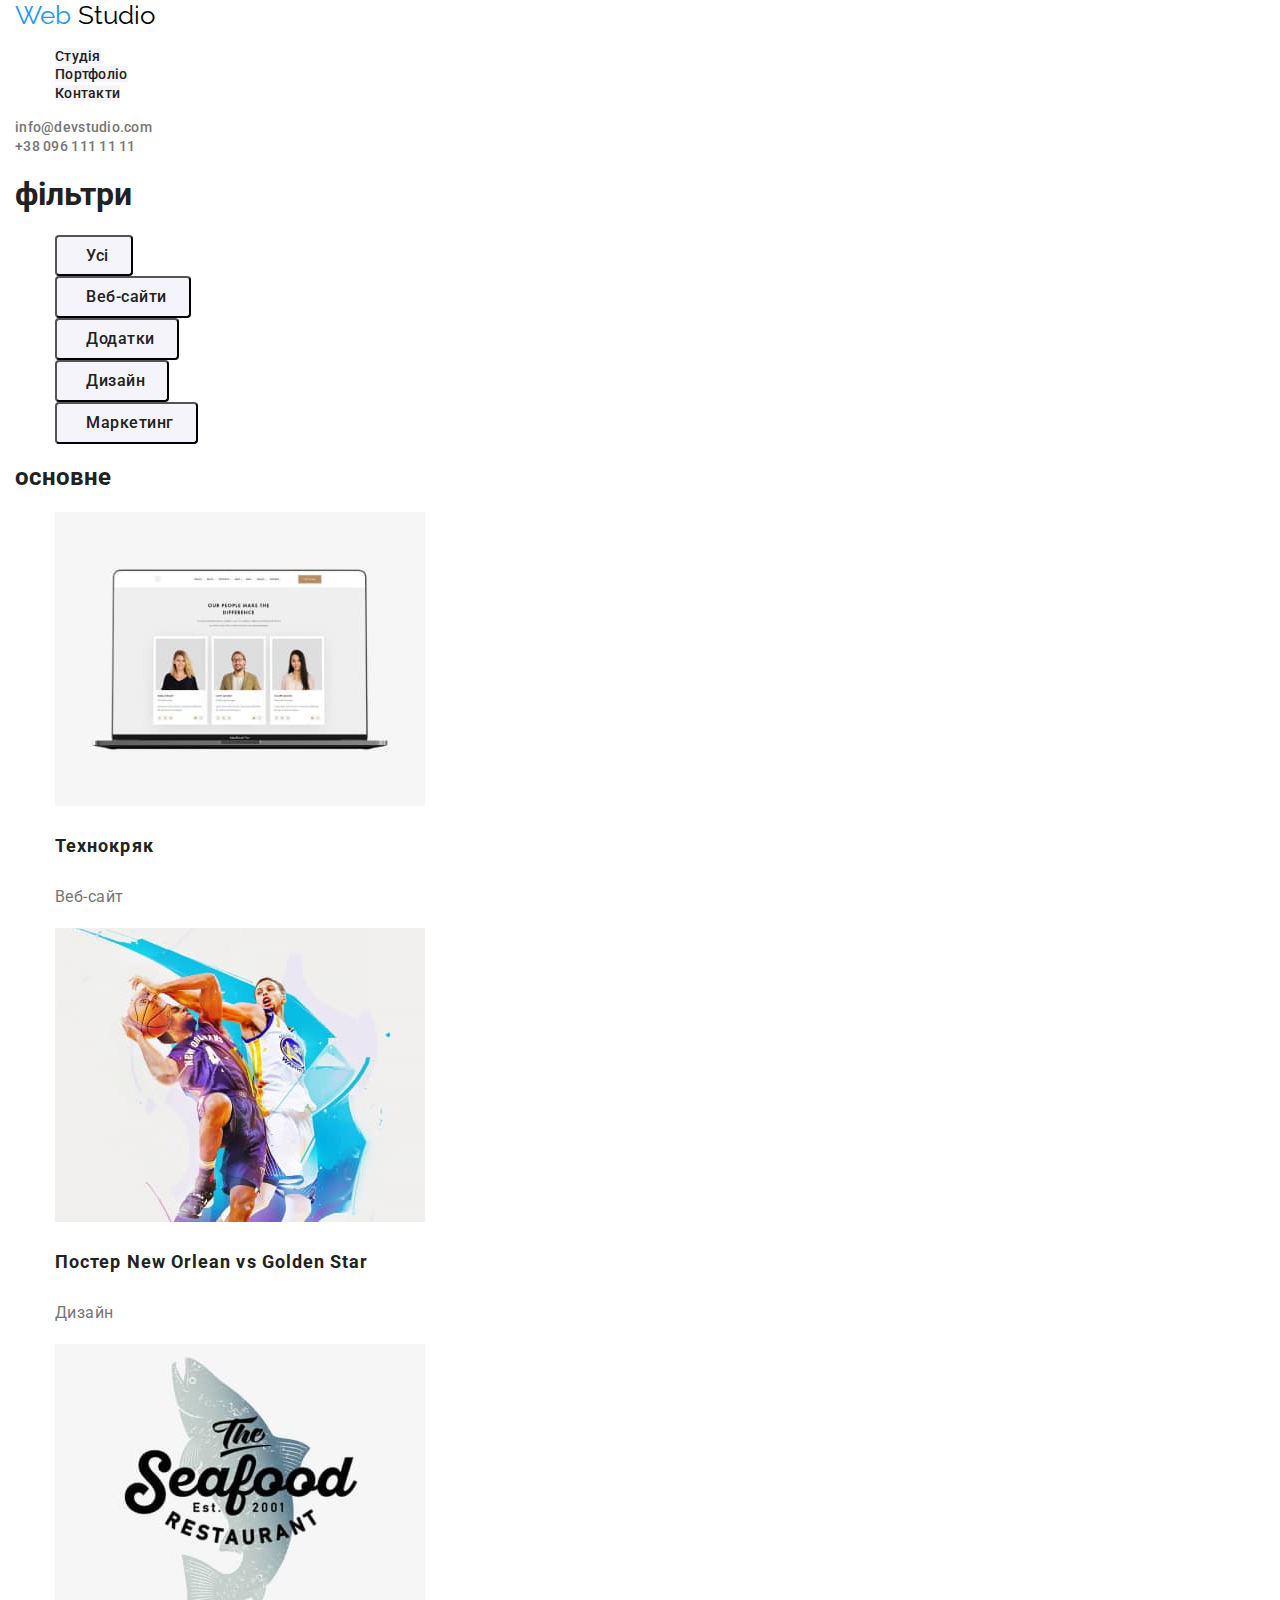
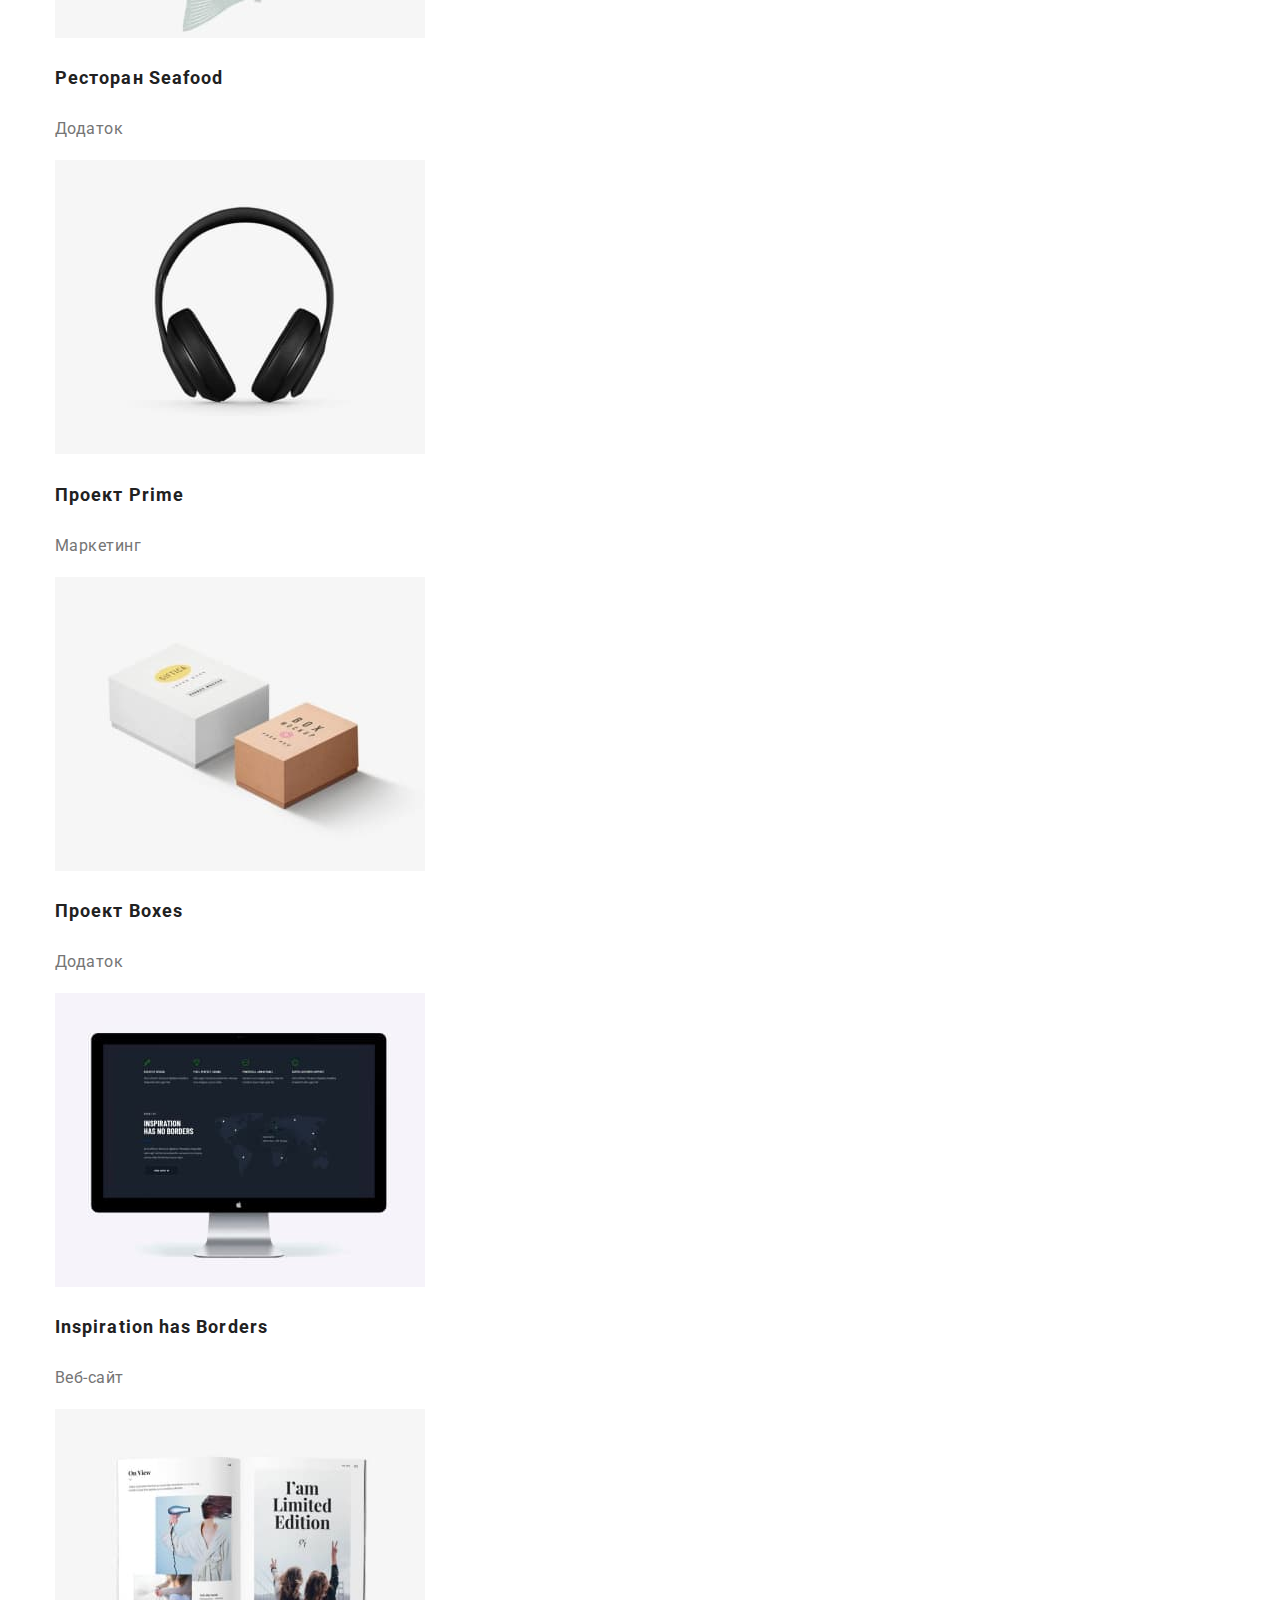
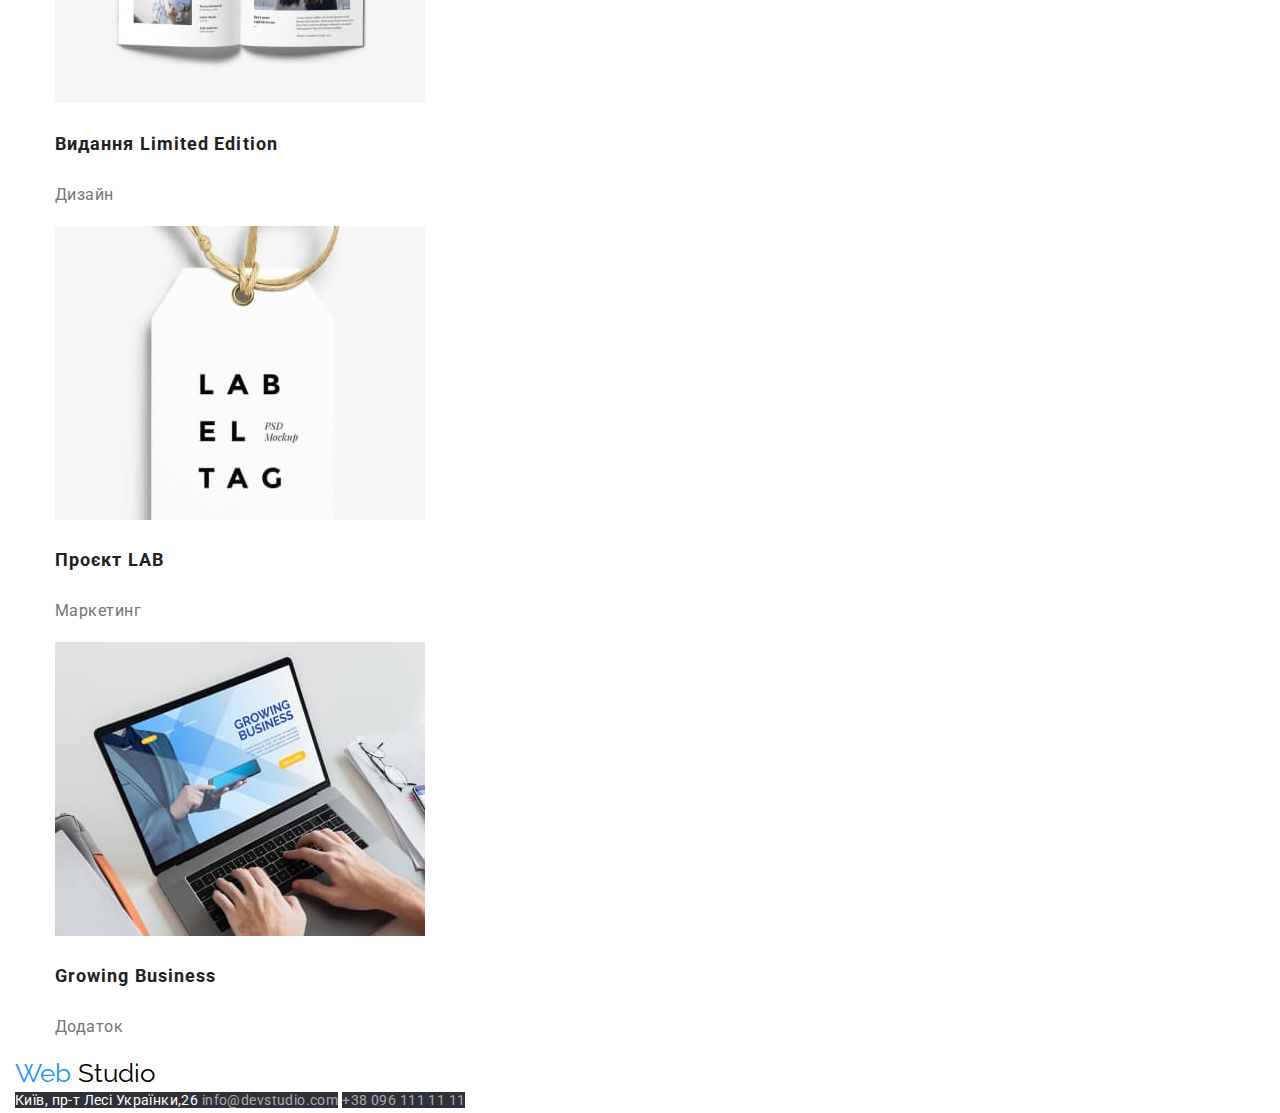
==== portfolio.html @ aa2b613b "updated" ====
<!DOCTYPE html>
<html lang="uk">

<head>
    <meta charset="UTF-8" />
    <meta http-equiv="X-UA-Compatible" content="IE=edge" />
    <meta name="viewport" content="width=device-width, initial-scale=1.0" />
    <title>портфоліо</title>
    <link href="https://fonts.googleapis.com/css2?family=Raleway:wght@700&family=Roboto:wght@400;500;700;900&display=swap" rel="stylesheet">
    <link rel="stylesheet" href=" https://cdnjs.cloudflare.com/ajax/libs/modern-normalize/1.1.0/modern-normalize.min.css">
    <link rel="stylesheet" href="./css/styles.css">
   
</head>

<body>
    <div class="container">
    <header>
        <nav>
            <a href="/" class="logo-web"> Web <span class="logo-studio"> Studio</span></a>
           
            <ul class="navigation">
                <li><a href="./index.html" class="item">Студія</a></li>
                <li><a href="#" class="item">Портфоліо</a></li>
                <li><a href="#" class="item">Контакти</a></li>
            </ul>
        </nav>
    <ul class="adress-header">
        <li><a href="mailto:" class="adress-item"> info@devstudio.com </a></li>
        <li><a href="tel:+380961111111" class="adress-item">+38 096 111 11 11</a></li>
    </ul>
    </header>
    <main>
        <section>
        <h1>фільтри</h1>
            <ul class="list-style"> 
                <li class="filter">
                <button type="button" class="filter-item">Усі</button></li>
                <li class="filter">
                <button type="button" class="filter-item">Веб-сайти</button></li>
                <li class="filter">
                <button type="button" class="filter-item">Додатки</button></li>
                <li class="filter">
                <button type="button" class="filter-item">Дизайн</button>
                </li>
                <li class="filter">
                <button type="button" class="filter-item">Маркетинг</button>
                </li> 
            </ul>
             <h2>основне</h2>
            <ul class="list-style">
                <li  class="info"> <a href="#" class="list">
                    <img src="images/example1.jpg" alt="працівники" width="370" height="294" />
                    <h3 class="info-title">Технокряк</h3>
                    <p class="info-text">Веб-сайт</p>
                    </a>
                </li>
                <li  class="info"> <a href="#" class="list">
                    <img src="images/example2.jpg" alt="баскетболісти" width="370" height="294" />
                    <h3 class="info-title">Постер New Orlean vs Golden Star</h3>
                    <p class="info-text">Дизайн</p>
                    </a>
                </li>
        <li class="info"><a href="#" class="list">
            <img src="images/example3.jpg" alt="риба" width="370" height="294" />
            <h3 class="info-title">Ресторан Seafood</h3>
            <p class="info-text">Додаток</p>
            </a>
        </li>
        <li class="info"><a href="#" class="list">
            <img src="images/example4.jpg" alt="наушники" width="370" height="294" />
            <h3 class="info-title"> Проект Prime </h3>
            <p class="info-text"> Маркетинг</p>
            </a>
        </li>
        <li class="info"><a href="#" class="list">
            <img src="images/example5.jpg" alt="коробки" width="370" height="294" />
            <h3 class="info-title">Проект Boxes</h3>
                <p class="info-text"> Додаток</p>
                </a>
        </li>
        <li class="info"><a href="#" class="list">
            <img src="images/example6.jpg" alt="монітор" width="370" height="294" />
            <h3 class="info-title">Inspiration has Borders</h3>
                <p class="info-text">Веб-сайт</p>
                </a>
        </li>
        <li class="info"><a href="#" class="list">
            <img src="images/example7.jpg" alt="відкрита книга" width="370" height="294" />
            <h3 class="info-title">Видання Limited Edition</h3>
            <p class="info-text">Дизайн</p>
            </a>
        </li>
        <li class="info"><a href="#" class="list">
            <img src="images/example8.jpg" alt="лейб" width="370" height="294" />
            <h3 class="info-title">Проєкт LAB</h3>
            <p class="info-text">Маркетинг</p>
            </a>
        </li>
        <li class="info"><a href="#" class="list">
            <img src="images/example9.jpg" alt="ноутбук" width="370" height="294" />
            <h3 class="info-title">Growing Business</h3>
            <p class="info-text">Додаток</p>
            </a>
        </li>
        </ul>
        </section>
    </main>
    </div>

<footer>
    <div class="container">
        <a href="/" class="logo-web"> Web <span class="logo-studio"> Studio</span></a>
        <address>
            <a class="item-adress" href="#">Київ, пр-т Лесі Українки,26 </a>
            <a class="item-mail" href="mailto:">info@devstudio.com</a>
            <a class="item-tel" href="tel:+380961111111">+38 096 111 11 11</a>
    </div>
    </address>
</footer>
   
</body>
</html>
---- css/styles.css ----
html {
    box-sizing:border-box
}
*,
*::before,
*::after{
    box-sizing:inherit
}


:root { --brand-color: #2196F3; 
    --main-color: #212121;
    --wite-color: #FFFFFF;
}

.container {
    width: 1200;
    padding-left: 15px;
    padding-right: 15px;
    margin: 0;
}
.logo-web {
    color:var(--brand-color);
    font-family: "Raleway";
    font-size: 26px;
    line-height: 1.19;
    text-decoration: none;
    list-style: none;
}
.logo-studio {
    color: #000000;
    font-family: "Raleway"; 
    font-size: 26px;
    line-height: 1.19;
    text-decoration: none;
    list-style: none;
}
.navigation {
    text-decoration: none;
    list-style: none;
}
.navigation .item {
    color:var(--main-color);
    font-style: normal;
    font-weight: 500;
    font-size: 14px;
    line-height: 1.14;
    letter-spacing: 0.02em;    
}
.navigation .item:hover {
    color: var(--wite-color); 
    background-color: var(--brand-color);
 }
.navigation .item:focus {
    color: var(--wite-color);
    background-color: var(--brand-color); 
}
.adress-header{
    text-decoration: none;
    list-style: none;
    margin: 0;
    padding: 0;
}

.adress-header .adress-item {
    color: #757575;
    font-family: "Roboto";
    font-style: normal;
    font-size: 14px;
    line-height: 1.14;
    letter-spacing: 0.02em;
    font-weight: 500;
    text-decoration: none;
    list-style: none;
}

.adress-header .adress-item:hover {
    color: var(--brand-color);
}
.adress-header .adress-item:focus {
    color: var(--brand-color);
}
body {
    color: var(--main-color);
    font-family: "Roboto";
    sans-serif;
    margin: 0;
}

.slogan {
    color: var(--wite-color);
    background-color:
    #2F303A; 
    font-size: 44px;
    line-height: 1.36;
    text-align: center;
    letter-spacing: 0.06em;
    text-transform: uppercase;
    margin-top: 0;
    margin-bottom: 30px;
}
.main-button {
    color: var(--wite-color);
    background-color: var(--brand-color);
    cursor: pointer;
    font-size: 16px;
    font-weight: 700;
    line-height: 1.87;
    display: flex;
    align-items: center;
    text-align: center;
    letter-spacing: 0.06em;
    border-radius: 4px;
    padding-top: 10px;
    padding-right: 32px;
    padding-bottom: 10px;
    padding-left: 32pt;
    text-align: center;
}
.main-button:hover {
    color: var(--brand-color);
    background-color: var(--wite-color);
}
.main-button:focus {
    color: var(--brand-color);
    background-color: var(--wite-color);
}
.preferens {
    margin-top: 107px;
    margin-block-end: 0;
    margin-block-start: 0;
}
.list-style {
    list-style: none;  
}

.list {
    text-decoration: none;
}
.caption {
    color: var(--main-color);
    font-size: 14px;
    line-height: 1.14;
    letter-spacing: 0.03em;
    text-transform: uppercase;
    text-decoration: none;
    list-style: none;
}
.text {
    color: #757575;
    font-size: 14px;
    line-height: 1.71;
    letter-spacing: 0.03em;
    text-decoration: none;
    list-style: none;
}
.example {
    margin-top: 118px;
    margin-block-end: 0;
    margin-block-start: 0;
}
.subtitle {
    color: var(--main-color);
    font-size: 36px;
    line-height: 1.16;
    text-align: center;
    letter-spacing: 0.03em;
    text-decoration: none;
    list-style: none;
}
.submite-text {
    color:var(--main-color);
    font-size: 36px;
    line-height: 1.16;
    text-align: center;
    letter-spacing: 0.03em;
    text-decoration: none;
    list-style: none;
}
.team {
margin-top:94px;
margin-block-end: 0;
margin-block-start: 0;

}
 .headline {
    color: var(--main-color);
    font-size: 16px;
    font-weight: 500;
    line-height: 1.18;
    letter-spacing: 0.03em;
    text-decoration: none;
    list-style: none;
}
 .headline-text {
    color: #757575; 
    font-size: 16px;
    font-weight: 400;
    line-height: 1.18;
    letter-spacing: 0.03em;
    
}

button {
    font-family: inherit;
}

.item {
    color: var(--main-color);
    background-color: #F5F4FA;
    cursor: pointer;
    font-size: 16px;
    line-height: 1.62;
    letter-spacing: 0.03em;
    text-decoration: none;
    list-style: none;
}

.item:hover {
    color: var(--wite-color);
    background-color: var(--brand-color);
}

.item:focus {
    color:var(--wite-color);
    background-color: var(--brand-color);
}
.filter .filter-item { 
    color: var(--main-color);
    background-color: 
    #F5F4FA; 
    cursor: pointer;
    font-size: 16px;
    font-weight: 500;
    line-height: 1.62;
    text-align: center;
    letter-spacing: 0.03em;
    border-radius: 4px;
    padding-top: 6px;
    padding-right: 22px;
    padding-bottom: 6px;
    padding-left: 22pt;
    text-align: center;
   
}

.filter .filter-item:hover {
    color: var(--wite-color);
     background-color: var(--brand-color);
}
.filter .filter-item:focus {
    color: var(--wite-color);
    background-color: var(--brand-color);
}
.info .info-title {
    color: var(--main-color);
    font-size: 18px;
    line-height: 2;
    letter-spacing: 0.06em;
    text-decoration: none;
    list-style: none;
}
.info .info-text {
    color: #757575;
    font-size: 16px;
    line-height: 1.87;
    letter-spacing: 0.03em;
}
    
.footer {
    margin: 0;
}
.item-adress {
    color: var(--wite-color);
    background: #2F303A;
    font-style: normal;
    
    font-size: 14px;
    line-height: 1.71;
    letter-spacing: 0.03em;
    text-decoration: none;
    list-style: none;
}
.item-mail {
    color: rgba(255, 255, 255, 0.6);
    background: #2F303A;
    font-style: normal;
    font-size: 14px;
    line-height: 1.71;
    letter-spacing: 0.03em;
    text-decoration: none;
    list-style: none;
}
    
.item-tel {
    color: rgba(255, 255, 255, 0.6);
    background: #2F303A;
    font-style: normal;
    font-size: 14px;
    line-height: 1.71;
    letter-spacing: 0.03em;
    text-decoration: none;
    list-style: none;
}
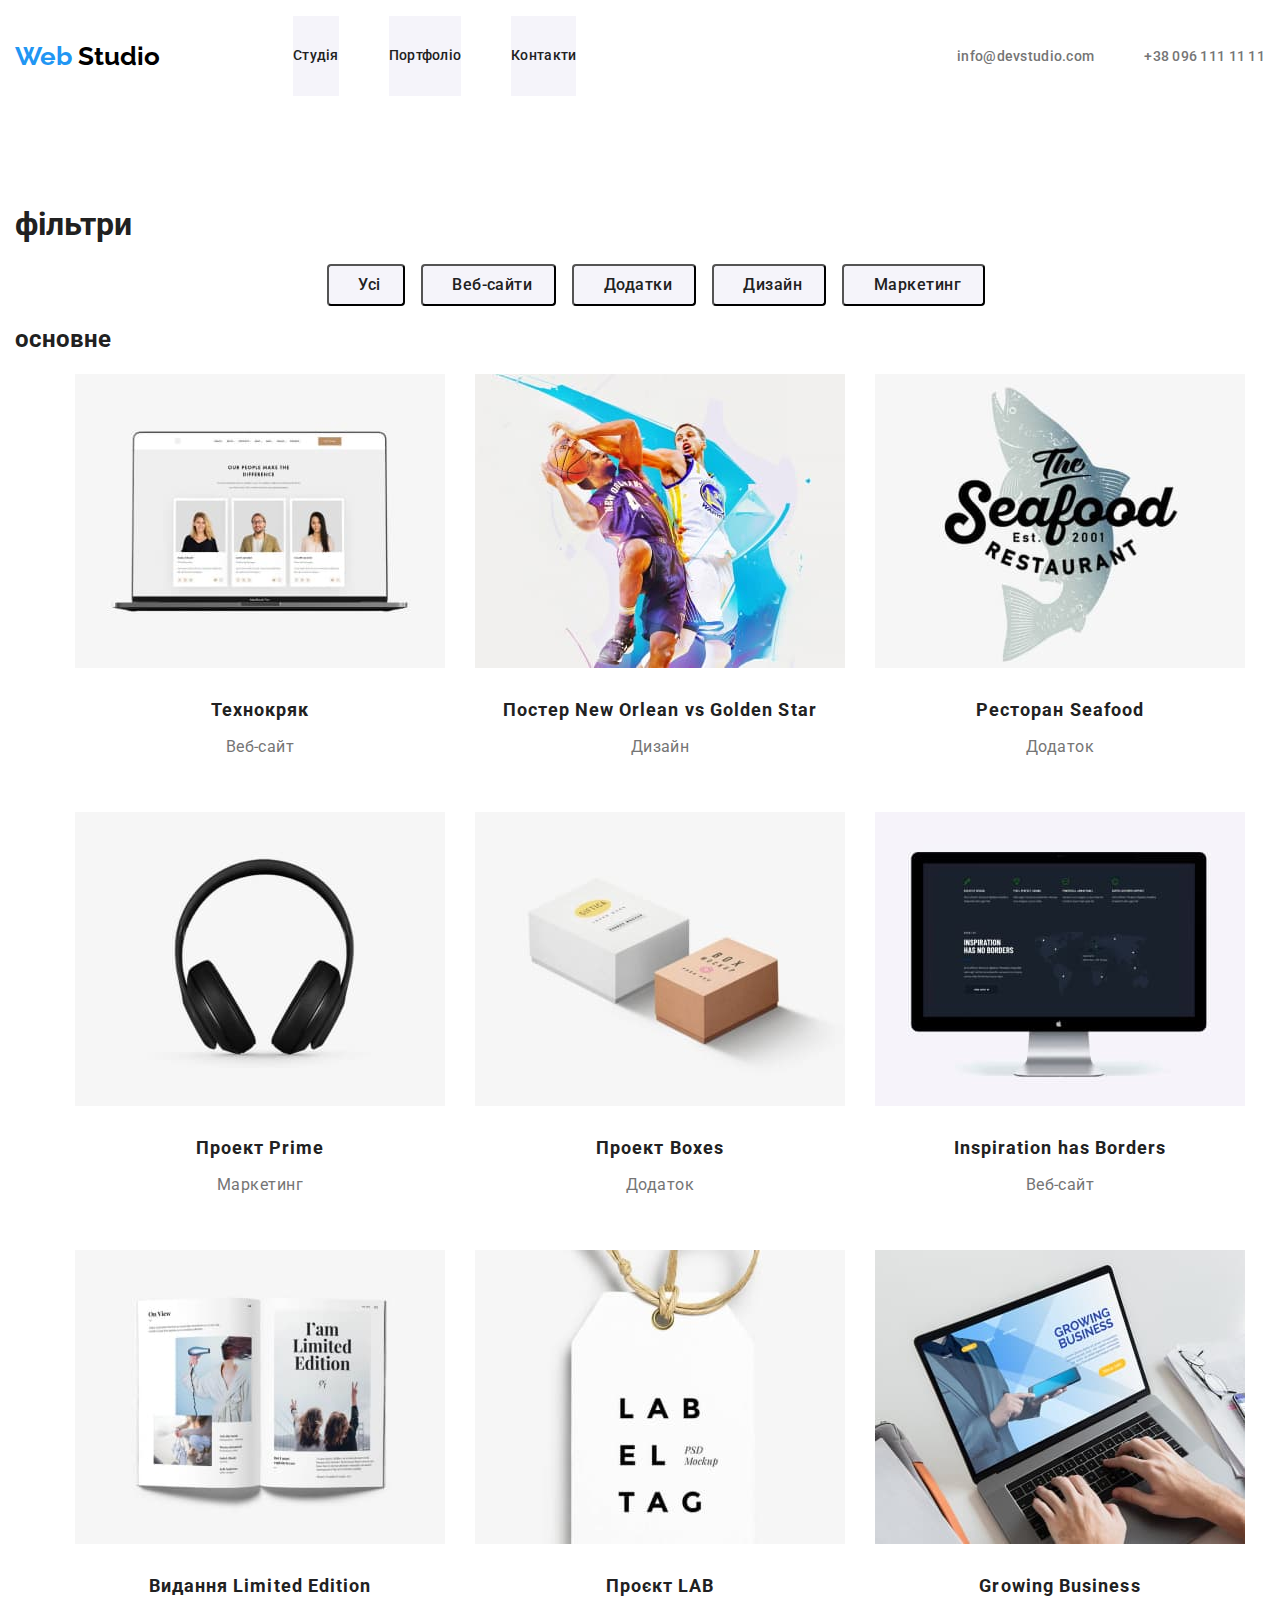
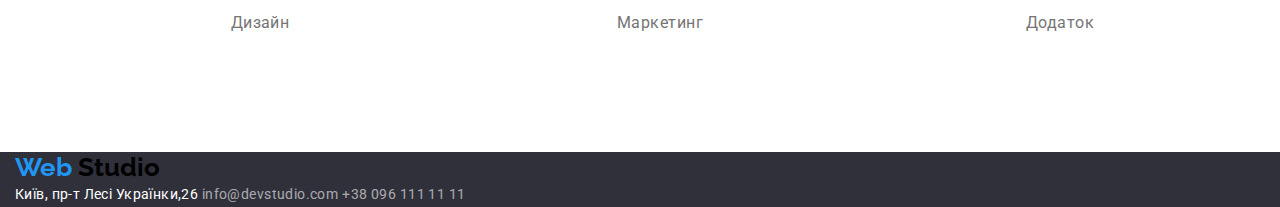
==== commit c51adfa6: "hw3" ====
--- a/portfolio.html
+++ b/portfolio.html
@@ -13,26 +13,29 @@
 </head>
 
 <body>
-    <div class="container">
-    <header>
-        <nav>
+<div class="container container-body">
+    <header class="header">
+        <nav class="main-nav">
             <a href="/" class="logo-web"> Web <span class="logo-studio"> Studio</span></a>
-           
+
             <ul class="navigation">
-                <li><a href="./index.html" class="item">Студія</a></li>
-                <li><a href="#" class="item">Портфоліо</a></li>
-                <li><a href="#" class="item">Контакти</a></li>
+                <li class="navigation-item"> <a href="#" class="item">Студія</a></li>
+                <li class="navigation-item"><a href="./index.html" class="item">Портфоліо</a></li>
+                <li class="navigation-item"><a href="#" class="item">Контакти</a></li>
             </ul>
+        
+        <ul class="adress-header">
+            <li class="navigation-item"><a href="mailto:" class="adress-item"> info@devstudio.com </a></li>
+            <li class="navigation-item"><a href="tel:+380961111111" class="adress-item">+38 096 111 11 11</a></li>
+        </ul>
         </nav>
-    <ul class="adress-header">
-        <li><a href="mailto:" class="adress-item"> info@devstudio.com </a></li>
-        <li><a href="tel:+380961111111" class="adress-item">+38 096 111 11 11</a></li>
-    </ul>
     </header>
+</div>
     <main>
+        <div class="container container-main">
         <section>
         <h1>фільтри</h1>
-            <ul class="list-style"> 
+            <ul class="list-filter"> 
                 <li class="filter">
                 <button type="button" class="filter-item">Усі</button></li>
                 <li class="filter">
@@ -104,19 +107,21 @@
         </li>
         </ul>
         </section>
+        </div>
     </main>
-    </div>
 
-<footer>
-    <div class="container">
+
+    
+    <footer class="footer">
+        <div class="container">
         <a href="/" class="logo-web"> Web <span class="logo-studio"> Studio</span></a>
         <address>
             <a class="item-adress" href="#">Київ, пр-т Лесі Українки,26 </a>
             <a class="item-mail" href="mailto:">info@devstudio.com</a>
             <a class="item-tel" href="tel:+380961111111">+38 096 111 11 11</a>
+    </address>
     </div>
-    </address>
 </footer>
-   
+
 </body>
 </html>--- a/css/styles.css
+++ b/css/styles.css
@@ -18,6 +18,11 @@
     padding-left: 15px;
     padding-right: 15px;
     margin: 0;
+    outline: tomato;
+}
+.main-nav {
+    display: flex;
+    align-items: center;
 }
 .logo-web {
     color:var(--brand-color);
@@ -26,6 +31,7 @@
     line-height: 1.19;
     text-decoration: none;
     list-style: none;
+    font-weight: 700;
 }
 .logo-studio {
     color: #000000;
@@ -34,19 +40,30 @@
     line-height: 1.19;
     text-decoration: none;
     list-style: none;
+    font-weight: 700;
 }
 .navigation {
-    text-decoration: none;
-    list-style: none;
-}
-.navigation .item {
-    color:var(--main-color);
-    font-style: normal;
-    font-weight: 500;
-    font-size: 14px;
-    line-height: 1.14;
-    letter-spacing: 0.02em;    
-}
+    display: flex;
+    text-decoration: none;
+    list-style: none;
+    margin-left: 93px;
+}
+
+.navigation .navigation-item:not(:last-child) {
+    margin-right: 50px;
+}
+ .navigation-item .item {
+       display: block;
+     color: var(--main-color);
+     font-style: normal;
+     font-weight: 500;
+     font-size: 14px;
+     line-height: 1.14;
+     letter-spacing: 0.02em;
+     padding-top: 32px;
+     padding-bottom: 32px;
+
+ }
 .navigation .item:hover {
     color: var(--wite-color); 
     background-color: var(--brand-color);
@@ -55,11 +72,16 @@
     color: var(--wite-color);
     background-color: var(--brand-color); 
 }
+
 .adress-header{
-    text-decoration: none;
-    list-style: none;
-    margin: 0;
+    display: flex;
+    text-decoration: none;
+    list-style: none;
+    margin-left: auto;
     padding: 0;
+}
+.adress-header .navigation-item +.navigation-item {
+    margin-left: 50px;
 }
 
 .adress-header .adress-item {
@@ -80,6 +102,8 @@
 .adress-header .adress-item:focus {
     color: var(--brand-color);
 }
+/*-----------------------------------------body----------------*/
+
 body {
     color: var(--main-color);
     font-family: "Roboto";
@@ -87,19 +111,30 @@
     margin: 0;
 }
 
+
+
+.hero .hero-title {
+    text-align: center;
+    background: #2F303A;
+    
+
+    
+}
 .slogan {
-    color: var(--wite-color);
-    background-color:
-    #2F303A; 
+    display: inline;
+    color: var(--wite-color);
     font-size: 44px;
     line-height: 1.36;
     text-align: center;
     letter-spacing: 0.06em;
     text-transform: uppercase;
-    margin-top: 0;
-    margin-bottom: 30px;
+    margin-top: 00px;
+    margin-right: 0px;
+    margin-left: 0px;
+    margin-bottom: 0px;
 }
 .main-button {
+    display: block;
     color: var(--wite-color);
     background-color: var(--brand-color);
     cursor: pointer;
@@ -108,14 +143,16 @@
     line-height: 1.87;
     display: flex;
     align-items: center;
-    text-align: center;
     letter-spacing: 0.06em;
     border-radius: 4px;
     padding-top: 10px;
     padding-right: 32px;
     padding-bottom: 10px;
-    padding-left: 32pt;
-    text-align: center;
+    padding-left: 32px;
+    text-align: center;
+    margin-top: 30px;
+    margin-right: 477px;
+    margin-left: 477px;
 }
 .main-button:hover {
     color: var(--brand-color);
@@ -125,48 +162,76 @@
     color: var(--brand-color);
     background-color: var(--wite-color);
 }
-.preferens {
+.container-preferens {
     margin-top: 107px;
+    margin-bottom: 0px; 
+}
+.caption {
+    margin-top: 0px;
+    margin-bottom: 10px;
+}
+
+.headline {
+    margin-top: 30px
+margin-bottom: 10px;
+}
+
+.container-example {
+    margin-top: 94px;
+    margin-bottom: 0px;
+}
+.container-team {
+    margin-top: 94px;
+    margin-bottom: 0px;
+}
+.list-style {
+    display: flex;
+    list-style: none; 
+    gap: 30px;
+
+}
+
+.list {
+    text-decoration: none;  
+}
+.caption-text {
+    display: block;
+    width: 270px;
+}
+.caption {
+    color: var(--main-color);
+    font-size: 14px;
+    line-height: 1.14;
+    letter-spacing: 0.03em;
+    text-transform: uppercase;
+    text-decoration: none;
+    list-style: none;
+    text-align: left;
+}
+.text {
+    color: #757575;
+    font-size: 14px;
+    line-height: 1.71;
+    letter-spacing: 0.03em;
+    text-decoration: none;
+    list-style: none;
+    margin-top: 10px;
+    margin-bottom: 0;
+    text-align: left;
+}
+
+   
+.subtitle {
+   
+    color: var(--main-color);
+    font-size: 36px;
+    line-height: 1.16;
+    text-align: center;
+    letter-spacing: 0.03em;
+    text-decoration: none;
+    list-style: none;
     margin-block-end: 0;
     margin-block-start: 0;
-}
-.list-style {
-    list-style: none;  
-}
-
-.list {
-    text-decoration: none;
-}
-.caption {
-    color: var(--main-color);
-    font-size: 14px;
-    line-height: 1.14;
-    letter-spacing: 0.03em;
-    text-transform: uppercase;
-    text-decoration: none;
-    list-style: none;
-}
-.text {
-    color: #757575;
-    font-size: 14px;
-    line-height: 1.71;
-    letter-spacing: 0.03em;
-    text-decoration: none;
-    list-style: none;
-}
-.example {
-    margin-top: 118px;
-    margin-block-end: 0;
-    margin-block-start: 0;
-}
-.subtitle {
-    color: var(--main-color);
-    font-size: 36px;
-    line-height: 1.16;
-    text-align: center;
-    letter-spacing: 0.03em;
-    text-decoration: none;
-    list-style: none;
 }
 .submite-text {
     color:var(--main-color);
@@ -178,12 +243,13 @@
     list-style: none;
 }
 .team {
-margin-top:94px;
-margin-block-end: 0;
-margin-block-start: 0;
+    margin-top:94px;
+    margin-block-end: 0;
+    margin-block-start: 0;
 
 }
  .headline {
+    text-align: center;
     color: var(--main-color);
     font-size: 16px;
     font-weight: 500;
@@ -191,16 +257,29 @@
     letter-spacing: 0.03em;
     text-decoration: none;
     list-style: none;
+    margin-top: 30px;
+    margin-bottom: 10px;
 }
  .headline-text {
+    text-align: center;
     color: #757575; 
     font-size: 16px;
     font-weight: 400;
     line-height: 1.18;
     letter-spacing: 0.03em;
-    
-}
-
+    margin-top: 0px;
+    margin-bottom: 0px;
+    
+}
+.card {
+    margin-top: 50px;
+    margin-bottom: 94px;
+}
+
+.container-main { 
+    margin-top: 94px;
+    margin-bottom: 94px;
+}
 button {
     font-family: inherit;
 }
@@ -241,9 +320,31 @@
     padding-bottom: 6px;
     padding-left: 22pt;
     text-align: center;
+    margin-right: 8px;
+  
    
 }
 
+
+.list-filter .filter {
+    text-decoration: none;
+    list-style: none;
+        
+}
+
+.list-filter{
+    display: flex;
+    align-items: center;  
+    justify-content: center;
+    
+}
+
+
+.list-filter .filter:not(:last-child) {
+    margin-right: 8px;
+}
+
+
 .filter .filter-item:hover {
     color: var(--wite-color);
      background-color: var(--brand-color);
@@ -251,6 +352,23 @@
 .filter .filter-item:focus {
     color: var(--wite-color);
     background-color: var(--brand-color);
+}
+.list-style {
+    display: flex;
+    flex-wrap: wrap;
+    text-align: center;
+    justify-content: center;
+}
+
+.info-title {
+    margin-top: 20px;
+    margin-bottom: 4px;
+    text-align: center;
+}
+.info-text {
+    margin-top: 0px;
+    margin-bottom: 20px;
+    text-align: center;
 }
 .info .info-title {
     color: var(--main-color);
@@ -301,4 +419,8 @@
     letter-spacing: 0.03em;
     text-decoration: none;
     list-style: none;
-}+}
+.footer {
+    background: #2F303A;
+    display: block;
+}
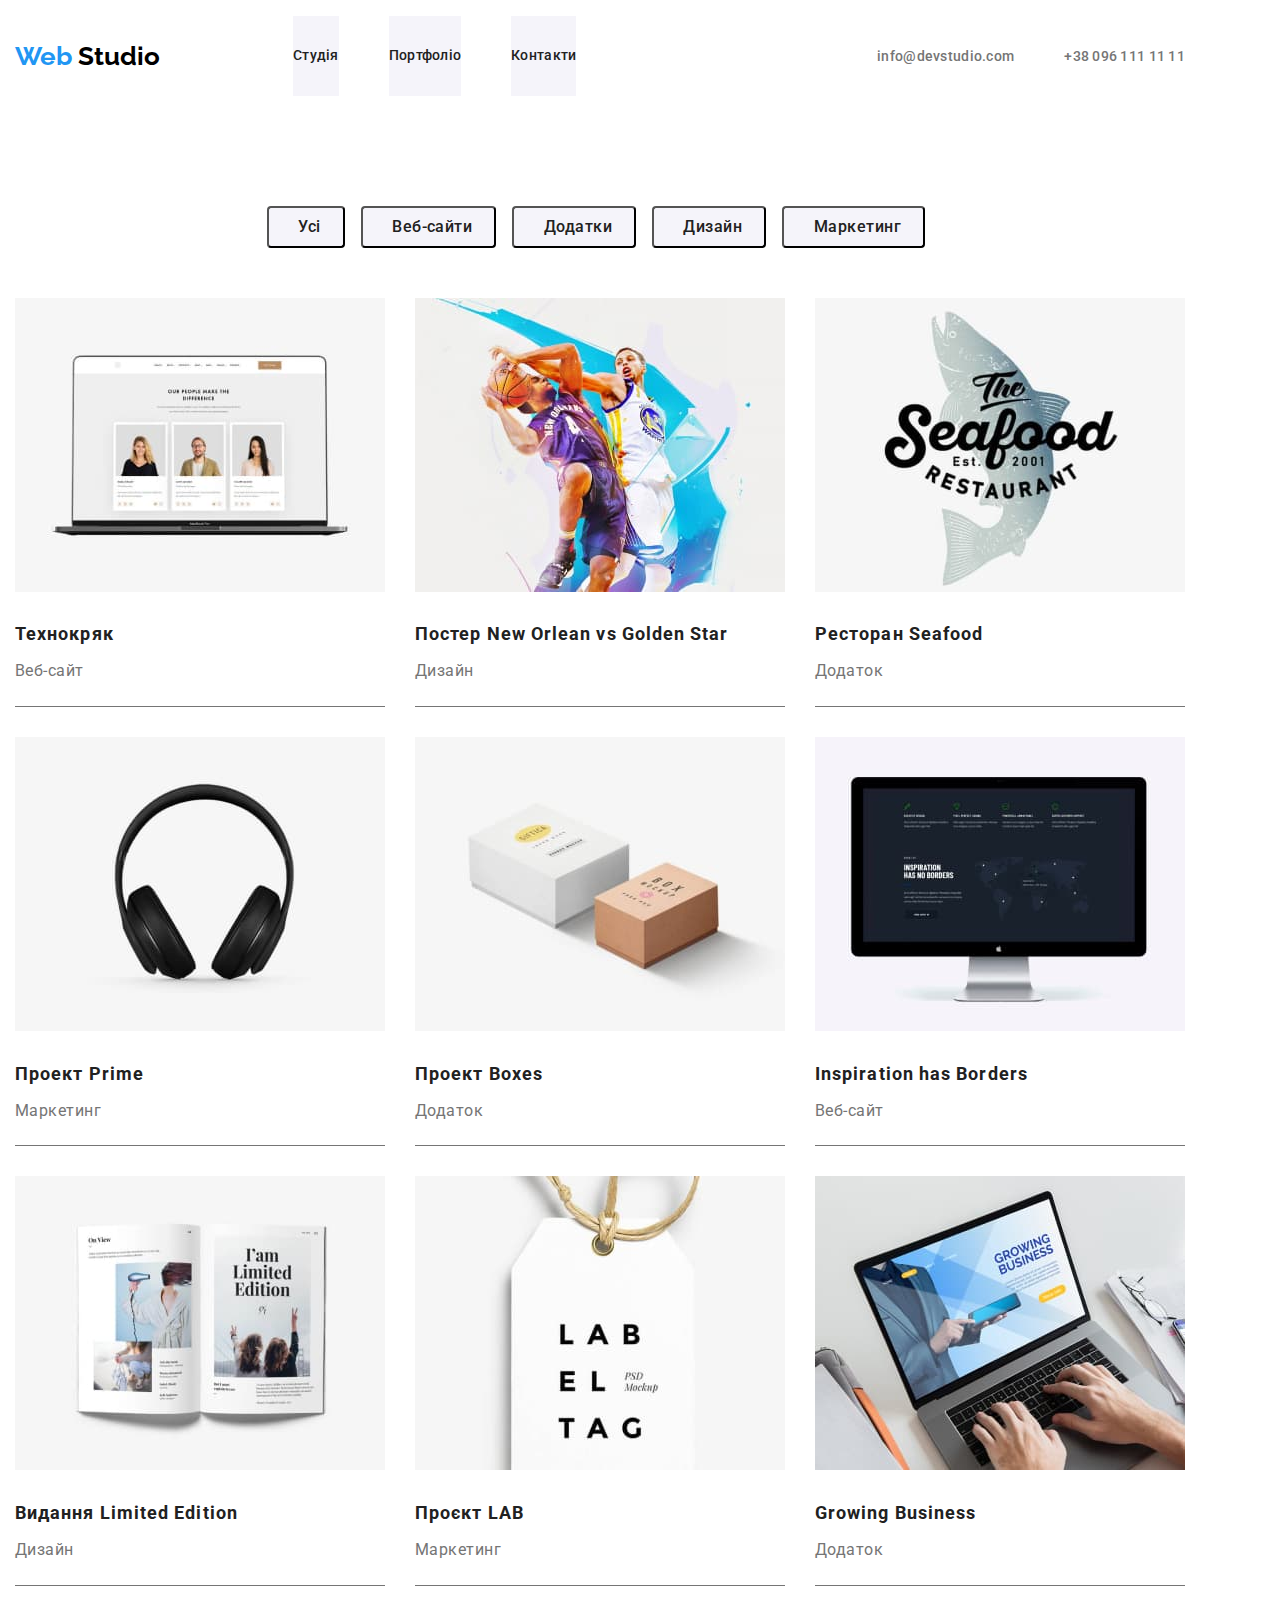
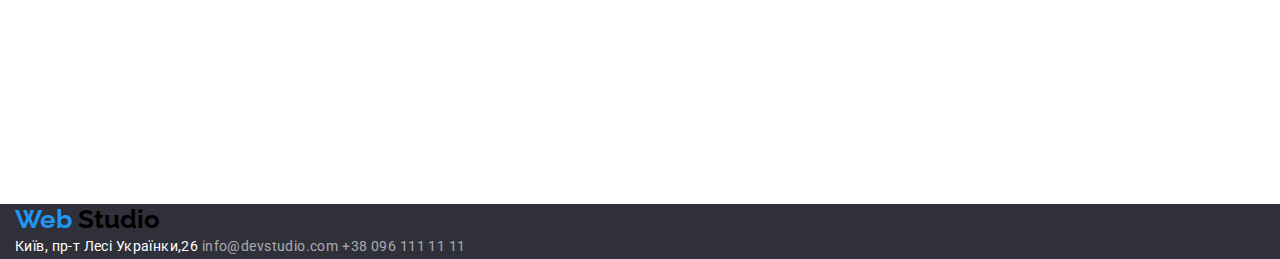
==== commit 0399cf64: "new work" ====
--- a/portfolio.html
+++ b/portfolio.html
@@ -31,10 +31,11 @@
         </nav>
     </header>
 </div>
+
     <main>
         <div class="container container-main">
-        <section>
-        <h1>фільтри</h1>
+        <section class="filter-main">
+        <h1 class="hide">фільтри</h1>
             <ul class="list-filter"> 
                 <li class="filter">
                 <button type="button" class="filter-item">Усі</button></li>
@@ -49,57 +50,55 @@
                 <button type="button" class="filter-item">Маркетинг</button>
                 </li> 
             </ul>
-             <h2>основне</h2>
-            <ul class="list-style">
-                <li  class="info"> <a href="#" class="list">
+             <h2 class="hide">основне</h2>
+
+            <ul class="filter-example">
+                <li  class="info"> <a href="#"class="text-link">
                     <img src="images/example1.jpg" alt="працівники" width="370" height="294" />
                     <h3 class="info-title">Технокряк</h3>
-                    <p class="info-text">Веб-сайт</p>
-                    </a>
+                    <p class="info-text">Веб-сайт</p></a>
                 </li>
-                <li  class="info"> <a href="#" class="list">
+                <li  class="info"> <a href="#"class="text-link">
                     <img src="images/example2.jpg" alt="баскетболісти" width="370" height="294" />
                     <h3 class="info-title">Постер New Orlean vs Golden Star</h3>
-                    <p class="info-text">Дизайн</p>
-                    </a>
+                    <p class="info-text">Дизайн</p></a>
                 </li>
-        <li class="info"><a href="#" class="list">
-            <img src="images/example3.jpg" alt="риба" width="370" height="294" />
-            <h3 class="info-title">Ресторан Seafood</h3>
-            <p class="info-text">Додаток</p>
-            </a>
+                <li class="info"><a href="#"class="text-link" >
+                <img src="images/example3.jpg" alt="риба" width="370" height="294" />
+                   <h3 class="info-title">Ресторан Seafood</h3>
+                    <p class="info-text">Додаток</p> </a>
         </li>
-        <li class="info"><a href="#" class="list">
+        <li class="info"><a href="#"class="text-link">
             <img src="images/example4.jpg" alt="наушники" width="370" height="294" />
             <h3 class="info-title"> Проект Prime </h3>
             <p class="info-text"> Маркетинг</p>
             </a>
         </li>
-        <li class="info"><a href="#" class="list">
+        <li class="info"><a href="#"class="text-link">
             <img src="images/example5.jpg" alt="коробки" width="370" height="294" />
             <h3 class="info-title">Проект Boxes</h3>
                 <p class="info-text"> Додаток</p>
                 </a>
         </li>
-        <li class="info"><a href="#" class="list">
+        <li class="info"><a href="#"class="text-link">
             <img src="images/example6.jpg" alt="монітор" width="370" height="294" />
             <h3 class="info-title">Inspiration has Borders</h3>
                 <p class="info-text">Веб-сайт</p>
                 </a>
         </li>
-        <li class="info"><a href="#" class="list">
+        <li class="info"><a href="#"class="text-link">
             <img src="images/example7.jpg" alt="відкрита книга" width="370" height="294" />
             <h3 class="info-title">Видання Limited Edition</h3>
             <p class="info-text">Дизайн</p>
             </a>
         </li>
-        <li class="info"><a href="#" class="list">
+        <li class="info"><a href="#"class="text-link">
             <img src="images/example8.jpg" alt="лейб" width="370" height="294" />
             <h3 class="info-title">Проєкт LAB</h3>
             <p class="info-text">Маркетинг</p>
             </a>
         </li>
-        <li class="info"><a href="#" class="list">
+        <li class="info"><a href="#" class="text-link">
             <img src="images/example9.jpg" alt="ноутбук" width="370" height="294" />
             <h3 class="info-title">Growing Business</h3>
             <p class="info-text">Додаток</p>
--- a/css/styles.css
+++ b/css/styles.css
@@ -14,12 +14,19 @@
 }
 
 .container {
-    width: 1200;
+    width: 1200px;
     padding-left: 15px;
     padding-right: 15px;
     margin: 0;
-    outline: tomato;
-}
+}
+
+body {
+    color: var(--main-color);
+    font-family: "Roboto";
+    sans-serif;
+    margin: 0;
+}
+
 .main-nav {
     display: flex;
     align-items: center;
@@ -56,6 +63,7 @@
        display: block;
      color: var(--main-color);
      font-style: normal;
+     font-family: "Roboto";
      font-weight: 500;
      font-size: 14px;
      line-height: 1.14;
@@ -102,39 +110,31 @@
 .adress-header .adress-item:focus {
     color: var(--brand-color);
 }
-/*-----------------------------------------body----------------*/
-
-body {
-    color: var(--main-color);
-    font-family: "Roboto";
-    sans-serif;
-    margin: 0;
-}
-
-
-
-.hero .hero-title {
-    text-align: center;
+/*-----------------------------------------HERO----------------*/
+
+.hero {
     background: #2F303A;
-    
-
-    
-}
+}
+.hero-container {
+    height: 587px;
+}
+
 .slogan {
-    display: inline;
     color: var(--wite-color);
     font-size: 44px;
     line-height: 1.36;
     text-align: center;
     letter-spacing: 0.06em;
     text-transform: uppercase;
-    margin-top: 00px;
-    margin-right: 0px;
-    margin-left: 0px;
-    margin-bottom: 0px;
+    margin-right: auto ;
+    margin-left:auto;
+    margin-top: 0;
+    margin-right: auto;
+    margin-bottom: auto;
+    width: 696px;
+    padding-top: 187px;
 }
 .main-button {
-    display: block;
     color: var(--wite-color);
     background-color: var(--brand-color);
     cursor: pointer;
@@ -151,8 +151,11 @@
     padding-left: 32px;
     text-align: center;
     margin-top: 30px;
-    margin-right: 477px;
-    margin-left: 477px;
+    margin-bottom: 0px;
+    margin-right: auto;
+    margin-left:  auto;
+    width: 216px;
+    
 }
 .main-button:hover {
     color: var(--brand-color);
@@ -162,7 +165,14 @@
     color: var(--brand-color);
     background-color: var(--wite-color);
 }
-.container-preferens {
+
+.hide {
+    display: none;
+}
+
+
+/*---------------------------------------PREFERENTS---------------*/
+.preferens {
     margin-top: 107px;
     margin-bottom: 0px; 
 }
@@ -171,33 +181,23 @@
     margin-bottom: 10px;
 }
 
-.headline {
-    margin-top: 30px
-margin-bottom: 10px;
-}
-
-.container-example {
-    margin-top: 94px;
-    margin-bottom: 0px;
-}
-.container-team {
-    margin-top: 94px;
-    margin-bottom: 0px;
-}
-.list-style {
-    display: flex;
-    list-style: none; 
-    gap: 30px;
-
-}
-
-.list {
-    text-decoration: none;  
-}
+
+
+.list-preferens {
+    display: flex;
+    padding: 0;
+    margin: 0;
+}
+
 .caption-text {
     display: block;
     width: 270px;
 }
+
+.caption-text:not(:last-child) {
+    margin-right: 30px;
+}
+
 .caption {
     color: var(--main-color);
     font-size: 14px;
@@ -208,6 +208,7 @@
     list-style: none;
     text-align: left;
 }
+
 .text {
     color: #757575;
     font-size: 14px;
@@ -215,14 +216,21 @@
     letter-spacing: 0.03em;
     text-decoration: none;
     list-style: none;
-    margin-top: 10px;
+    margin-top: 0;
     margin-bottom: 0;
     text-align: left;
 }
 
-   
+
+/*---------------------------------------EXAMPLE---------------*/
+
+
+.container-example {
+    margin-top: 94px;
+    margin-bottom: 0px;
+}
 .subtitle {
-   
+
     color: var(--main-color);
     font-size: 36px;
     line-height: 1.16;
@@ -232,7 +240,47 @@
     list-style: none;
     margin-block-end: 0;
     margin-block-start: 0;
-}
+    margin-bottom: 16px;
+}
+
+.list-example {
+    display: flex;
+    flex-wrap: wrap;
+    text-align: center;
+    justify-content: center;
+    margin: 0;
+    padding: 0;
+    text-decoration: none;
+    list-style: none;
+}
+.image-example:not(:last-child) {
+    margin-right: 30px; 
+}
+
+/*---------------------------------------TEAM---------------*/
+.container-team {
+    margin-top: 94px;
+    margin-bottom: 0px;
+}
+
+.list-style {
+    display: flex;
+    flex-wrap: wrap;
+    text-align: center;
+    justify-content: center;
+    margin-top: 50px;
+    margin-bottom: 0;
+    padding-top: 0;
+    padding-left: 0;
+    padding-left: 0;
+    padding-bottom: 94px;
+    text-decoration: none;
+    list-style: none;
+}
+.headline {
+    margin-top: 30px margin-bottom: 10px;
+}
+
 .submite-text {
     color:var(--main-color);
     font-size: 36px;
@@ -241,11 +289,15 @@
     letter-spacing: 0.03em;
     text-decoration: none;
     list-style: none;
-}
+    padding: 0;
+    margin: 0;
+}
+
+
 .team {
-    margin-top:94px;
-    margin-block-end: 0;
-    margin-block-start: 0;
+    margin-top:  94px;
+    margin-bottom:  0;
+   
 
 }
  .headline {
@@ -268,18 +320,25 @@
     line-height: 1.18;
     letter-spacing: 0.03em;
     margin-top: 0px;
-    margin-bottom: 0px;
+    margin-bottom: 30px;
     
 }
 .card {
-    margin-top: 50px;
-    margin-bottom: 94px;
-}
-
-.container-main { 
+border-bottom-width: 1px;
+border-bottom-style: solid;
+border-bottom-color: #757575;
+}
+
+.card:not(:last-child) {
+    margin-right: 30px;
+}
+
+
+/*----------------------PORTFOLIO-------------------*/
+.filter-main {
     margin-top: 94px;
     margin-bottom: 94px;
-}
+    }
 button {
     font-family: inherit;
 }
@@ -321,25 +380,24 @@
     padding-left: 22pt;
     text-align: center;
     margin-right: 8px;
-  
    
 }
 
 
-.list-filter .filter {
-    text-decoration: none;
-    list-style: none;
-        
-}
-
-.list-filter{
+.list-filter {
     display: flex;
     align-items: center;  
     justify-content: center;
-    
-}
-
-
+    text-decoration: none;
+    list-style: none;
+    padding: 0;
+    
+}
+
+.filter {
+    margin: 0;
+
+}
 .list-filter .filter:not(:last-child) {
     margin-right: 8px;
 }
@@ -353,22 +411,50 @@
     color: var(--wite-color);
     background-color: var(--brand-color);
 }
-.list-style {
+.filter-example {
     display: flex;
     flex-wrap: wrap;
     text-align: center;
     justify-content: center;
-}
-
-.info-title {
+    margin-top: 50px;
+    margin-bottom: 0;
+    padding-top: 0;
+    padding-left: 0;
+    padding-left: 0;
+    padding-bottom: 94px;
+    text-decoration: none;
+    list-style: none;
+   
+}
+.info {
+    margin-right: 30px;
+    margin-bottom: 30px;
+    border-bottom-width: 1px;
+    border-bottom-style: solid;
+    border-bottom-color: #757575;
+    text-decoration: none;
+    list-style: none;
+
+}
+
+.info:nth-child(3n+3) {
+    margin-right: 0;
+
+}
+
+.info .info-title {
     margin-top: 20px;
     margin-bottom: 4px;
-    text-align: center;
-}
-.info-text {
+    text-align: left;
+    text-decoration: none;
+    list-style: none;
+}
+.info .info-text {
     margin-top: 0px;
     margin-bottom: 20px;
-    text-align: center;
+    text-align: left;
+    text-decoration: none;
+    list-style: none;
 }
 .info .info-title {
     color: var(--main-color);
@@ -383,7 +469,15 @@
     font-size: 16px;
     line-height: 1.87;
     letter-spacing: 0.03em;
-}
+    text-decoration: none;
+    list-style: none;
+}
+
+.text-link {
+    text-decoration: none;
+    list-style: none;
+}
+
     
 .footer {
     margin: 0;
@@ -423,4 +517,5 @@
 .footer {
     background: #2F303A;
     display: block;
-}
+    
+}
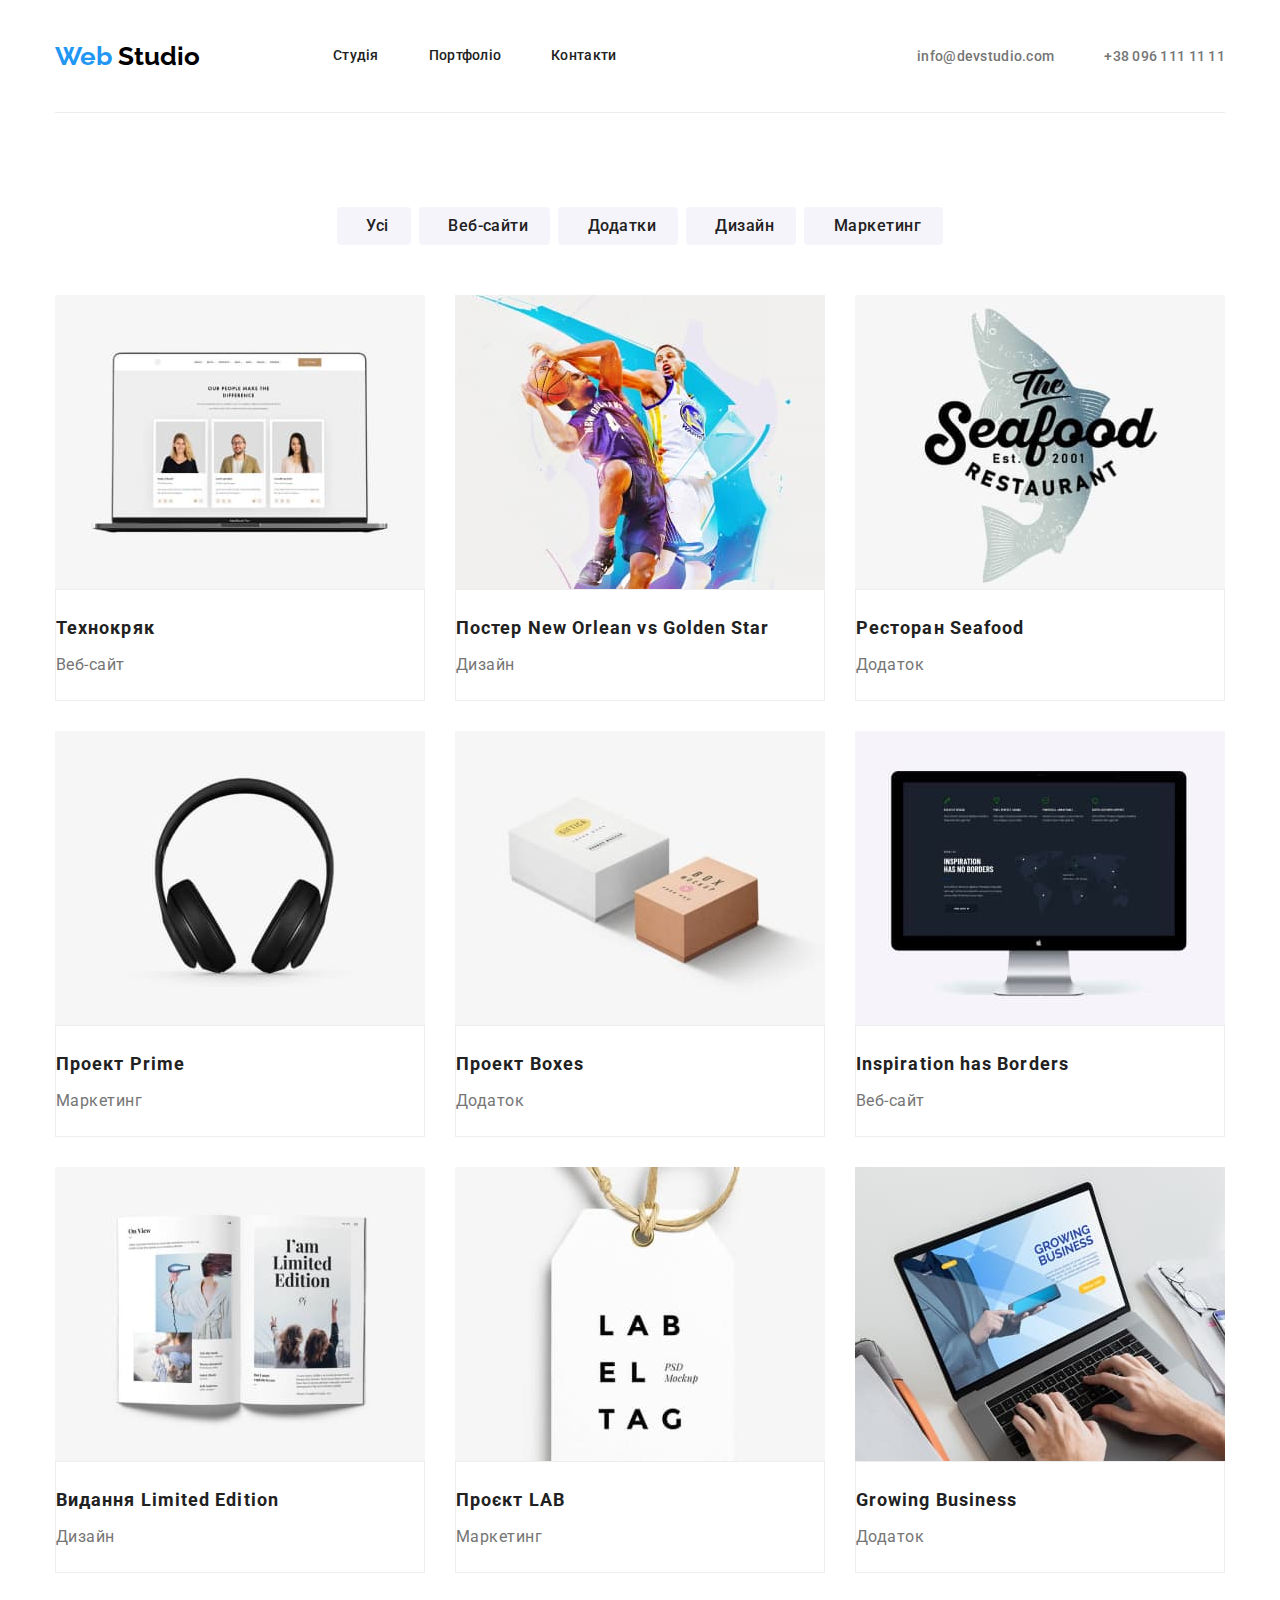
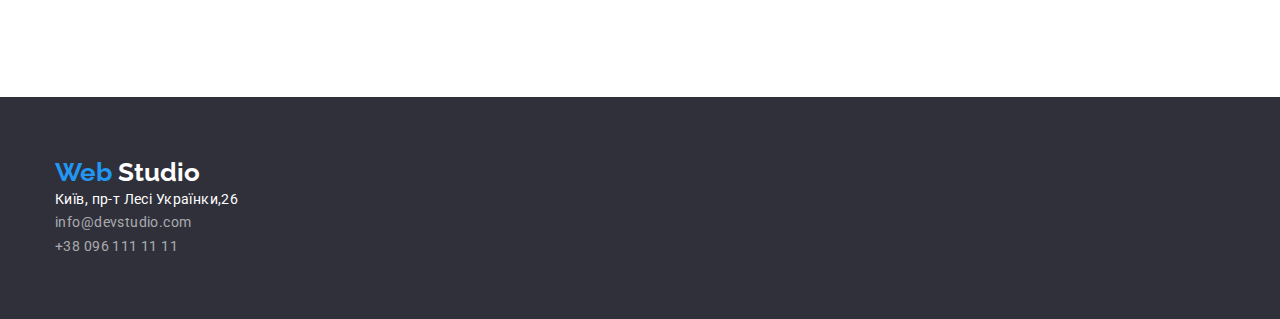
==== commit 9c1c737f: "update" ====
--- a/portfolio.html
+++ b/portfolio.html
@@ -19,8 +19,8 @@
             <a href="/" class="logo-web"> Web <span class="logo-studio"> Studio</span></a>
 
             <ul class="navigation">
-                <li class="navigation-item"> <a href="#" class="item">Студія</a></li>
-                <li class="navigation-item"><a href="./index.html" class="item">Портфоліо</a></li>
+                <li class="navigation-item"> <a href="./index.html" class="item">Студія</a></li>
+                <li class="navigation-item"><a href="#" class="item">Портфоліо</a></li>
                 <li class="navigation-item"><a href="#" class="item">Контакти</a></li>
             </ul>
         
@@ -54,54 +54,72 @@
 
             <ul class="filter-example">
                 <li  class="info"> <a href="#"class="text-link">
-                    <img src="images/example1.jpg" alt="працівники" width="370" height="294" />
-                    <h3 class="info-title">Технокряк</h3>
-                    <p class="info-text">Веб-сайт</p></a>
+                    <img src="images/example1.jpg" alt="працівники" class="no-gap" width="370" height="294" />
+                    <div class="wrapper"> <h3 class="info-title">Технокряк</h3>
+                    <p class="info-text">Веб-сайт</p>
+                </div>
+                </a>
+                   
                 </li>
                 <li  class="info"> <a href="#"class="text-link">
-                    <img src="images/example2.jpg" alt="баскетболісти" width="370" height="294" />
-                    <h3 class="info-title">Постер New Orlean vs Golden Star</h3>
-                    <p class="info-text">Дизайн</p></a>
+                    <img src="images/example2.jpg" alt="баскетболісти" class="no-gap" width="370" height="294" />
+                    <div class="wrapper"><h3 class="info-title">Постер New Orlean vs Golden Star</h3>
+                    <p class="info-text">Дизайн</p>
+                </div>
+                </a>    
                 </li>
+
                 <li class="info"><a href="#"class="text-link" >
-                <img src="images/example3.jpg" alt="риба" width="370" height="294" />
-                   <h3 class="info-title">Ресторан Seafood</h3>
-                    <p class="info-text">Додаток</p> </a>
-        </li>
+                    <img src="images/example3.jpg" alt="риба" class="no-gap" width="370" height="294" />
+                    <div class="wrapper"> <h3 class="info-title">Ресторан Seafood</h3>
+                    <p class="info-text">Додаток</p>
+                </div>
+                </a>
+                      </li>
+
+                <li class="info"><a href="#"class="text-link">
+                    <img src="images/example4.jpg" alt="наушники" class="no-gap" width="370" height="294" />
+                    <div class="wrapper"><h3 class="info-title"> Проект Prime </h3>
+                    <p class="info-text"> Маркетинг</p> 
+                </div>
+                </a>
+                    
+                </li>
+
+                <li class="info"><a href="#"class="text-link">
+                    <img src="images/example5.jpg" alt="коробки" class="no-gap" width="370" height="294" />
+                    <div class="wrapper"> <h3 class="info-title">Проект Boxes</h3>
+                    <p class="info-text"> Додаток</p> 
+                </div>
+                </a>
+                </li>
+
+                <li class="info"><a href="#"class="text-link">
+                    <img src="images/example6.jpg" alt="монітор" class="no-gap" width="370" height="294" />
+                    <div class="wrapper"> <h3 class="info-title">Inspiration has Borders</h3>
+                <p class="info-text">Веб-сайт</p>
+                </div>
+                </a>
+               </li>
+
         <li class="info"><a href="#"class="text-link">
-            <img src="images/example4.jpg" alt="наушники" width="370" height="294" />
-            <h3 class="info-title"> Проект Prime </h3>
-            <p class="info-text"> Маркетинг</p>
+            <img src="images/example7.jpg" alt="відкрита книга" class="no-gap" width="370" height="294" />
+            <div class="wrapper"> <h3 class="info-title">Видання Limited Edition</h3>
+            <p class="info-text">Дизайн</p>
+            </div>
             </a>
         </li>
         <li class="info"><a href="#"class="text-link">
-            <img src="images/example5.jpg" alt="коробки" width="370" height="294" />
-            <h3 class="info-title">Проект Boxes</h3>
-                <p class="info-text"> Додаток</p>
-                </a>
-        </li>
-        <li class="info"><a href="#"class="text-link">
-            <img src="images/example6.jpg" alt="монітор" width="370" height="294" />
-            <h3 class="info-title">Inspiration has Borders</h3>
-                <p class="info-text">Веб-сайт</p>
-                </a>
-        </li>
-        <li class="info"><a href="#"class="text-link">
-            <img src="images/example7.jpg" alt="відкрита книга" width="370" height="294" />
-            <h3 class="info-title">Видання Limited Edition</h3>
-            <p class="info-text">Дизайн</p>
-            </a>
-        </li>
-        <li class="info"><a href="#"class="text-link">
-            <img src="images/example8.jpg" alt="лейб" width="370" height="294" />
-            <h3 class="info-title">Проєкт LAB</h3>
-            <p class="info-text">Маркетинг</p>
+            <img src="images/example8.jpg" alt="лейб" class="no-gap" width="370" height="294" />
+            <div class="wrapper"><h3 class="info-title">Проєкт LAB</h3>
+            <p class="info-text">Маркетинг</p></div>
             </a>
         </li>
         <li class="info"><a href="#" class="text-link">
-            <img src="images/example9.jpg" alt="ноутбук" width="370" height="294" />
-            <h3 class="info-title">Growing Business</h3>
-            <p class="info-text">Додаток</p>
+            <img src="images/example9.jpg" alt="ноутбук" class="no-gap" width="370" height="294" />
+            <div class="wrapper"><h3 class="info-title">Growing Business</h3>
+            <p class="info-text">Додаток</p> 
+            </div>
             </a>
         </li>
         </ul>
@@ -113,7 +131,7 @@
     
     <footer class="footer">
         <div class="container">
-        <a href="/" class="logo-web"> Web <span class="logo-studio"> Studio</span></a>
+        <a href="/" class="logo-web"> Web <span class="logo-footer"> Studio</span></a>
         <address>
             <a class="item-adress" href="#">Київ, пр-т Лесі Українки,26 </a>
             <a class="item-mail" href="mailto:">info@devstudio.com</a>
--- a/css/styles.css
+++ b/css/styles.css
@@ -17,7 +17,9 @@
     width: 1200px;
     padding-left: 15px;
     padding-right: 15px;
-    margin: 0;
+    margin-left: auto;
+    margin-right: auto;
+
 }
 
 body {
@@ -26,7 +28,15 @@
     sans-serif;
     margin: 0;
 }
-
+.header{
+    
+    border-top: 0;
+    border-right: 0;
+    border-bottom-width: 1px;
+    border-bottom-style: solid;
+    border-block-color: #ECECEC;
+    border-left: 0;
+}
 .main-nav {
     display: flex;
     align-items: center;
@@ -81,6 +91,16 @@
     background-color: var(--brand-color); 
 }
 
+.item {
+    color: var(--main-color);
+    cursor: pointer;
+    font-size: 16px;
+    line-height: 1.62;
+    letter-spacing: 0.03em;
+    text-decoration: none;
+    list-style: none;
+}
+
 .adress-header{
     display: flex;
     text-decoration: none;
@@ -141,20 +161,19 @@
     font-size: 16px;
     font-weight: 700;
     line-height: 1.87;
-    display: flex;
+    display: block;
     align-items: center;
     letter-spacing: 0.06em;
     border-radius: 4px;
     padding-top: 10px;
     padding-right: 32px;
-    padding-bottom: 10px;
+    padding-bottom: 10px; 
     padding-left: 32px;
     text-align: center;
     margin-top: 30px;
     margin-bottom: 0px;
     margin-right: auto;
     margin-left:  auto;
-    width: 216px;
     
 }
 .main-button:hover {
@@ -173,8 +192,8 @@
 
 /*---------------------------------------PREFERENTS---------------*/
 .preferens {
-    margin-top: 107px;
-    margin-bottom: 0px; 
+    padding-top: 107px;
+ 
 }
 .caption {
     margin-top: 0px;
@@ -226,8 +245,7 @@
 
 
 .container-example {
-    margin-top: 94px;
-    margin-bottom: 0px;
+    padding-top: 94px;
 }
 .subtitle {
 
@@ -238,9 +256,8 @@
     letter-spacing: 0.03em;
     text-decoration: none;
     list-style: none;
-    margin-block-end: 0;
-    margin-block-start: 0;
-    margin-bottom: 16px;
+    margin-top: 0;
+    margin-bottom: 50px;
 }
 
 .list-example {
@@ -259,8 +276,8 @@
 
 /*---------------------------------------TEAM---------------*/
 .container-team {
-    margin-top: 94px;
-    margin-bottom: 0px;
+    padding-top: 94px;
+    padding-bottom: 94px;
 }
 
 .list-style {
@@ -273,7 +290,7 @@
     padding-top: 0;
     padding-left: 0;
     padding-left: 0;
-    padding-bottom: 94px;
+    padding-bottom: 0;
     text-decoration: none;
     list-style: none;
 }
@@ -296,7 +313,7 @@
 
 .team {
     margin-top:  94px;
-    margin-bottom:  0;
+    margin-bottom:  94px;
    
 
 }
@@ -309,7 +326,7 @@
     letter-spacing: 0.03em;
     text-decoration: none;
     list-style: none;
-    margin-top: 30px;
+    margin-top: 0;
     margin-bottom: 10px;
 }
  .headline-text {
@@ -319,15 +336,17 @@
     font-weight: 400;
     line-height: 1.18;
     letter-spacing: 0.03em;
-    margin-top: 0px;
-    margin-bottom: 30px;
-    
-}
-.card {
-border-bottom-width: 1px;
-border-bottom-style: solid;
-border-bottom-color: #757575;
-}
+    margin: 0;
+   
+}
+
+.wrapper-team {
+    padding-top: 30px;
+    padding-bottom: 30px;
+    border-width: 1px;
+    border-style: solid;
+    border-color: #EEEEEE;}
+
 
 .card:not(:last-child) {
     margin-right: 30px;
@@ -336,23 +355,14 @@
 
 /*----------------------PORTFOLIO-------------------*/
 .filter-main {
-    margin-top: 94px;
-    margin-bottom: 94px;
+padding-top: 94px;
+padding-bottom: 94px;
     }
 button {
     font-family: inherit;
 }
 
-.item {
-    color: var(--main-color);
-    background-color: #F5F4FA;
-    cursor: pointer;
-    font-size: 16px;
-    line-height: 1.62;
-    letter-spacing: 0.03em;
-    text-decoration: none;
-    list-style: none;
-}
+
 
 .item:hover {
     color: var(--wite-color);
@@ -360,7 +370,7 @@
 }
 
 .item:focus {
-    color:var(--wite-color);
+    color: var(--wite-color);
     background-color: var(--brand-color);
 }
 .filter .filter-item { 
@@ -373,13 +383,14 @@
     line-height: 1.62;
     text-align: center;
     letter-spacing: 0.03em;
-    border-radius: 4px;
     padding-top: 6px;
     padding-right: 22px;
     padding-bottom: 6px;
     padding-left: 22pt;
     text-align: center;
-    margin-right: 8px;
+   border: 0;
+   border-radius: 4px;
+   margin: 0;
    
 }
 
@@ -391,6 +402,8 @@
     text-decoration: none;
     list-style: none;
     padding: 0;
+    margin-top: 0;
+    margin-bottom: 0;
     
 }
 
@@ -418,10 +431,8 @@
     justify-content: center;
     margin-top: 50px;
     margin-bottom: 0;
-    padding-top: 0;
-    padding-left: 0;
-    padding-left: 0;
-    padding-bottom: 94px;
+    padding: 0;
+    
     text-decoration: none;
     list-style: none;
    
@@ -429,11 +440,9 @@
 .info {
     margin-right: 30px;
     margin-bottom: 30px;
-    border-bottom-width: 1px;
-    border-bottom-style: solid;
-    border-bottom-color: #757575;
-    text-decoration: none;
-    list-style: none;
+    text-decoration: none;
+    list-style: none;
+   
 
 }
 
@@ -443,19 +452,14 @@
 }
 
 .info .info-title {
-    margin-top: 20px;
     margin-bottom: 4px;
+    margin-top: 0;
     text-align: left;
     text-decoration: none;
     list-style: none;
 }
-.info .info-text {
-    margin-top: 0px;
-    margin-bottom: 20px;
-    text-align: left;
-    text-decoration: none;
-    list-style: none;
-}
+
+
 .info .info-title {
     color: var(--main-color);
     font-size: 18px;
@@ -471,17 +475,17 @@
     letter-spacing: 0.03em;
     text-decoration: none;
     list-style: none;
-}
-
-.text-link {
-    text-decoration: none;
-    list-style: none;
-}
-
-    
-.footer {
-    margin: 0;
-}
+    text-align: left;
+    margin: 0;
+}
+
+.info .text-link {
+    display: block;
+    text-decoration: none;
+    list-style: none;
+}
+
+
 .item-adress {
     color: var(--wite-color);
     background: #2F303A;
@@ -514,8 +518,33 @@
     text-decoration: none;
     list-style: none;
 }
+
+.wrapper {
+    padding-top: 20px;
+    padding-bottom: 20px;
+    border-width: 1px;
+    border-style: solid;
+    border-color: #EEEEEE;
+}
+.no-gap {
+    display: block;
+}
 .footer {
     background: #2F303A;
     display: block;
-    
-}
+    padding-top: 60px;
+    padding-bottom: 60px;
+}
+.logo-footer {
+    color: var(--wite-color);
+}
+ .item-adress {
+    display: block;
+}
+.item-mail {
+    display: block;
+}
+ 
+.item-tel {
+    display: block;
+}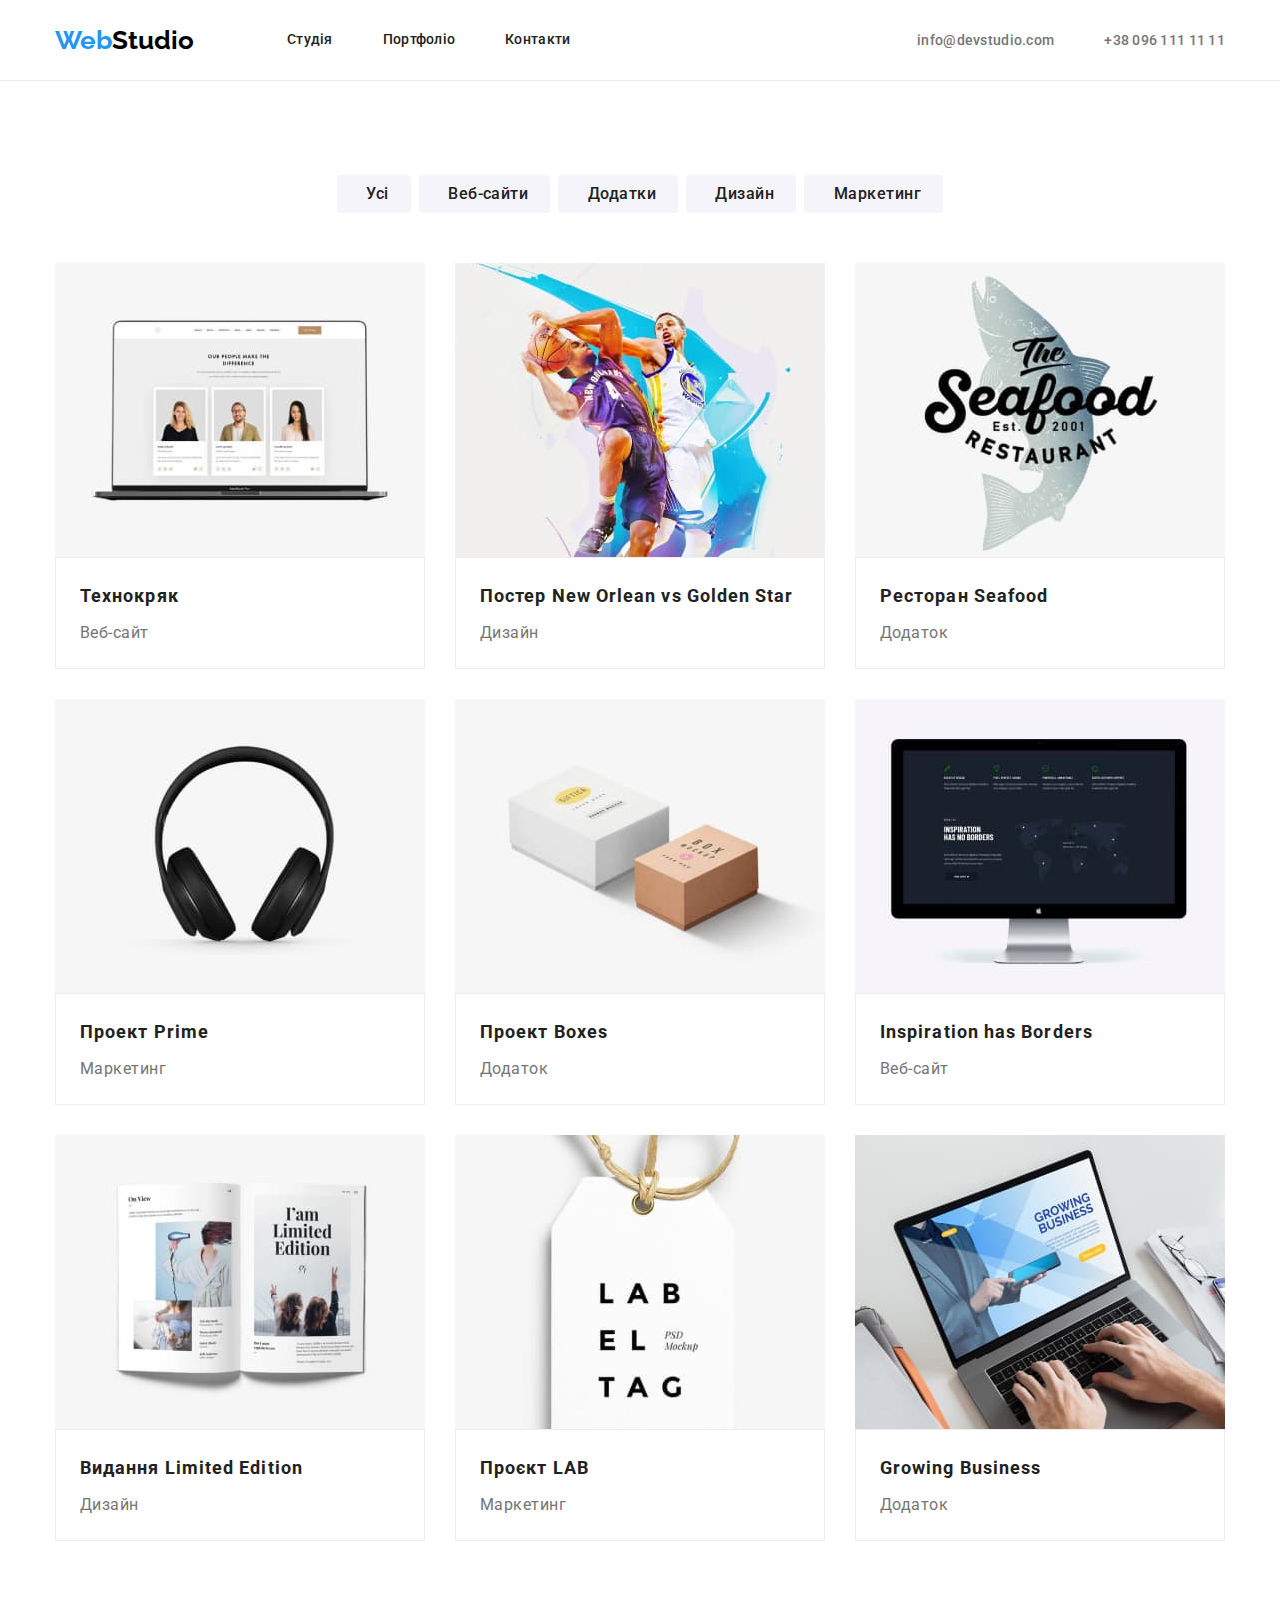
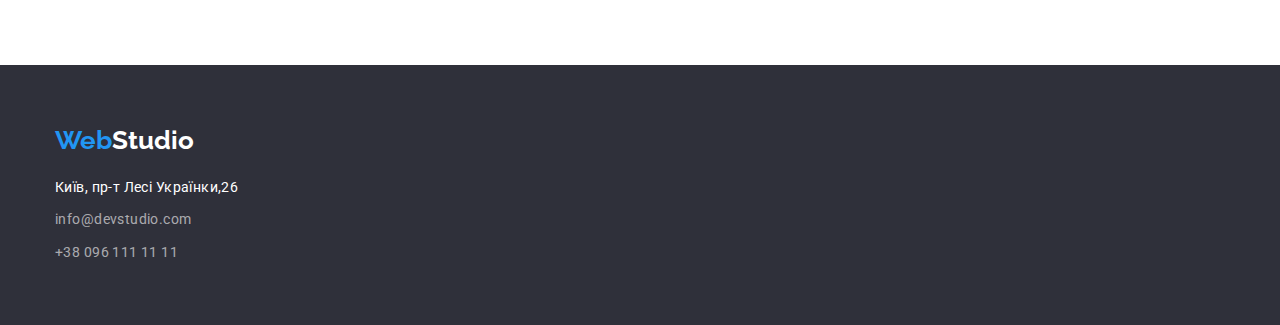
==== commit 833f78d6: "update" ====
--- a/portfolio.html
+++ b/portfolio.html
@@ -13,28 +13,31 @@
 </head>
 
 <body>
-<div class="container container-body">
-    <header class="header">
-        <nav class="main-nav">
-            <a href="/" class="logo-web"> Web <span class="logo-studio"> Studio</span></a>
+<section class="section-header">
+    <div class="container container-body">
+        <header class="header">
+            <nav class="main-nav">
+                <a href="/" class="logo-web">Web<span class="logo-studio">Studio</span></a>
 
-            <ul class="navigation">
-                <li class="navigation-item"> <a href="./index.html" class="item">Студія</a></li>
-                <li class="navigation-item"><a href="#" class="item">Портфоліо</a></li>
-                <li class="navigation-item"><a href="#" class="item">Контакти</a></li>
-            </ul>
-        
-        <ul class="adress-header">
-            <li class="navigation-item"><a href="mailto:" class="adress-item"> info@devstudio.com </a></li>
-            <li class="navigation-item"><a href="tel:+380961111111" class="adress-item">+38 096 111 11 11</a></li>
-        </ul>
-        </nav>
-    </header>
-</div>
+                <ul class="navigation">
+                    <li class="navigation-item"> <a href="./index.html" class="item">Студія</a></li>
+                    <li class="navigation-item"><a href="#" class="item">Портфоліо</a></li>
+                    <li class="navigation-item"><a href="#" class="item">Контакти</a></li>
+                </ul>
+
+                <ul class="adress-header">
+                    <li class="navigation-item"><a href="mailto:" class="adress-item"> info@devstudio.com </a></li>
+                    <li class="navigation-item"><a href="tel:+380961111111" class="adress-item">+38 096 111 11 11</a>
+                    </li>
+                </ul>
+            </nav>
+        </header>
+    </div>
+</section>
 
     <main>
         <div class="container container-main">
-        <section class="filter-main">
+        <section class="section">
         <h1 class="hide">фільтри</h1>
             <ul class="list-filter"> 
                 <li class="filter">
@@ -131,12 +134,12 @@
     
     <footer class="footer">
         <div class="container">
-        <a href="/" class="logo-web"> Web <span class="logo-footer"> Studio</span></a>
-        <address>
-            <a class="item-adress" href="#">Київ, пр-т Лесі Українки,26 </a>
-            <a class="item-mail" href="mailto:">info@devstudio.com</a>
-            <a class="item-tel" href="tel:+380961111111">+38 096 111 11 11</a>
-    </address>
+        <a href="/" class="logo-web">Web<span class="logo-footer">Studio</span></a>
+        <ul class=address>
+            <li class="point-address"> <a class="item-address" href="#">Київ, пр-т Лесі Українки,26 </a></li>
+            <li class="point-address"> <a class="item-mail" href="mailto:">info@devstudio.com</a></li>
+            <li class="point-address"> <a class="item-tel" href="tel:+380961111111">+38 096 111 11 11</a></li>
+    </ul>
     </div>
 </footer>
 
--- a/css/styles.css
+++ b/css/styles.css
@@ -28,19 +28,23 @@
     sans-serif;
     margin: 0;
 }
-.header{
-    
-    border-top: 0;
-    border-right: 0;
+
+
+    
+    .section-header {
+    
     border-bottom-width: 1px;
     border-bottom-style: solid;
     border-block-color: #ECECEC;
-    border-left: 0;
-}
+   
+    }
+
 .main-nav {
     display: flex;
     align-items: center;
-}
+   
+}
+
 .logo-web {
     color:var(--brand-color);
     font-family: "Raleway";
@@ -64,6 +68,10 @@
     text-decoration: none;
     list-style: none;
     margin-left: 93px;
+    margin-top: 0px;
+    margin-bottom: 0px;
+    background: none;
+    padding: 0;
 }
 
 .navigation .navigation-item:not(:last-child) {
@@ -83,12 +91,14 @@
 
  }
 .navigation .item:hover {
-    color: var(--wite-color); 
-    background-color: var(--brand-color);
+    color: var(--brand-color); 
+    background: none;
+   
  }
 .navigation .item:focus {
-    color: var(--wite-color);
-    background-color: var(--brand-color); 
+    color: var(--brand-color);
+    background: none;
+     
 }
 
 .item {
@@ -106,6 +116,8 @@
     text-decoration: none;
     list-style: none;
     margin-left: auto;
+    margin-top: 0px;
+    margin-bottom: 0px;
     padding: 0;
 }
 .adress-header .navigation-item +.navigation-item {
@@ -134,10 +146,10 @@
 
 .hero {
     background: #2F303A;
-}
-.hero-container {
-    height: 587px;
-}
+    padding-top: 200px;
+    padding-bottom: 200px;
+}
+
 
 .slogan {
     color: var(--wite-color);
@@ -152,7 +164,7 @@
     margin-right: auto;
     margin-bottom: auto;
     width: 696px;
-    padding-top: 187px;
+    
 }
 .main-button {
     color: var(--wite-color);
@@ -165,6 +177,7 @@
     align-items: center;
     letter-spacing: 0.06em;
     border-radius: 4px;
+    border: none;
     padding-top: 10px;
     padding-right: 32px;
     padding-bottom: 10px; 
@@ -187,10 +200,18 @@
 
 .hide {
     display: none;
+    margin: 0;
 }
 
 
 /*---------------------------------------PREFERENTS---------------*/
+img {
+    margin: 0;
+    padding: 0;
+    display: block;
+    max-width: 100%;
+    height: auto;
+}
 .preferens {
     padding-top: 107px;
  
@@ -244,9 +265,14 @@
 /*---------------------------------------EXAMPLE---------------*/
 
 
-.container-example {
+.section {
     padding-top: 94px;
-}
+    padding-bottom: 94px;
+}
+ .container-example {
+    padding-bottom: 0;
+  }
+
 .subtitle {
 
     color: var(--main-color);
@@ -276,8 +302,8 @@
 
 /*---------------------------------------TEAM---------------*/
 .container-team {
-    padding-top: 94px;
-    padding-bottom: 94px;
+
+    background: #F5F4FA;
 }
 
 .list-style {
@@ -328,6 +354,7 @@
     list-style: none;
     margin-top: 0;
     margin-bottom: 10px;
+   
 }
  .headline-text {
     text-align: center;
@@ -337,6 +364,7 @@
     line-height: 1.18;
     letter-spacing: 0.03em;
     margin: 0;
+    
    
 }
 
@@ -354,10 +382,7 @@
 
 
 /*----------------------PORTFOLIO-------------------*/
-.filter-main {
-padding-top: 94px;
-padding-bottom: 94px;
-    }
+
 button {
     font-family: inherit;
 }
@@ -467,6 +492,8 @@
     letter-spacing: 0.06em;
     text-decoration: none;
     list-style: none;
+    padding-left: 24px;
+    padding-right: 24px;
 }
 .info .info-text {
     color: #757575;
@@ -477,6 +504,8 @@
     list-style: none;
     text-align: left;
     margin: 0;
+    padding-left: 24px;
+    padding-right: 24px;
 }
 
 .info .text-link {
@@ -485,12 +514,22 @@
     list-style: none;
 }
 
-
-.item-adress {
+.address {
+    padding: 0;
+    margin-top: 20px;
+    margin-bottom: 0;
+    text-decoration: none;
+    list-style: none;
+}
+.point-address:not(:last-child) {
+            margin-bottom: 9px;
+}
+
+.item-address {
     color: var(--wite-color);
     background: #2F303A;
     font-style: normal;
-    
+
     font-size: 14px;
     line-height: 1.71;
     letter-spacing: 0.03em;
